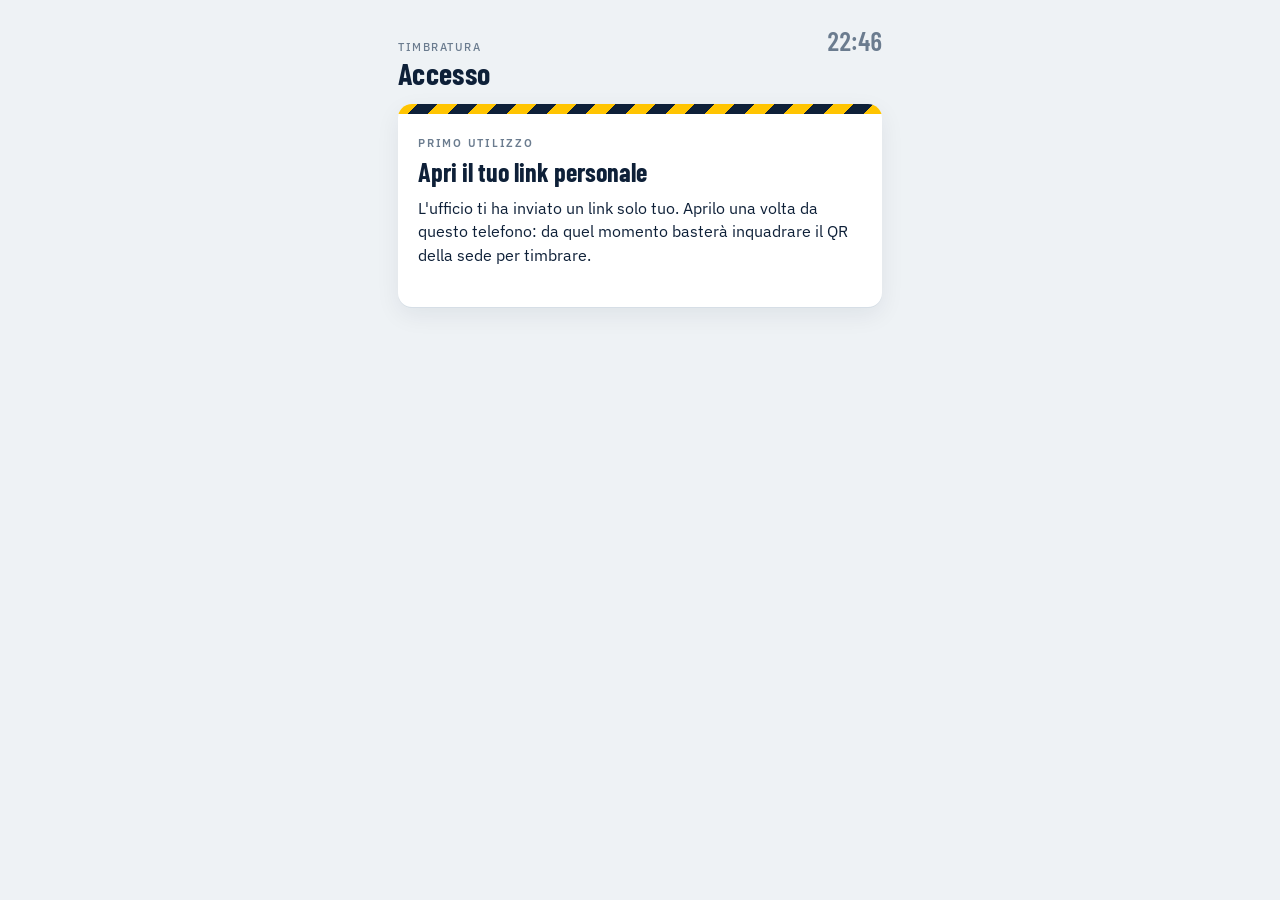
==== index.html @ 3903bb3a "Add files via upload" ====
<!DOCTYPE html>
<html lang="it">
<head>
<meta charset="utf-8">
<meta name="viewport" content="width=device-width, initial-scale=1, viewport-fit=cover">
<meta name="theme-color" content="#0E2038">
<meta name="apple-mobile-web-app-capable" content="yes">
<meta name="mobile-web-app-capable" content="yes">
<meta name="apple-mobile-web-app-status-bar-style" content="black-translucent">
<meta name="apple-mobile-web-app-title" content="Timbra">
<link rel="apple-touch-icon" href="icona-192.png">
<link rel="icon" href="icona-192.png">
<link rel="manifest" href="manifest.json" id="manifestLink">
<title>Timbratura</title>
<link rel="preconnect" href="https://fonts.googleapis.com">
<link rel="preconnect" href="https://fonts.gstatic.com" crossorigin>
<link href="https://fonts.googleapis.com/css2?family=Barlow+Condensed:wght@500;600;700&family=IBM+Plex+Sans:wght@400;500;600&display=swap" rel="stylesheet">
<style>
/* ============================================================
   CONFIGURAZIONE: l'unica riga da toccare è API_URL, nel blocco
   di codice in fondo alla pagina.
   ============================================================ */
:root{
  --ink:#0E2038; --ink-soft:#1B3355; --porcelain:#EEF2F5; --paper:#FFFFFF;
  --signal:#FFC400; --go:#0F7A57; --go-deep:#0A5E42; --stop:#B4232A; --steel:#6B7C8F;
  --line:#D6DEE6; --radius:14px;
  --tape:repeating-linear-gradient(135deg,var(--signal) 0 14px,var(--ink) 14px 28px);
}
*{box-sizing:border-box;-webkit-tap-highlight-color:transparent}
html,body{margin:0;padding:0}
body{
  background:var(--porcelain); color:var(--ink);
  font-family:"IBM Plex Sans",system-ui,-apple-system,sans-serif;
  font-size:16px; line-height:1.45;
  min-height:100dvh; display:flex; flex-direction:column;
  padding:env(safe-area-inset-top) 0 env(safe-area-inset-bottom);
}
.wrap{width:100%;max-width:520px;margin:0 auto;padding:0 18px;flex:1;display:flex;flex-direction:column}
main{flex:1;min-height:0;display:flex;flex-direction:column}

header{padding:22px 0 16px;display:flex;align-items:baseline;justify-content:space-between;gap:12px}
.chi{font-family:"Barlow Condensed",sans-serif;font-weight:700;font-size:30px;line-height:1;letter-spacing:.01em}
.chi small{display:block;font-family:"IBM Plex Sans",sans-serif;font-weight:500;font-size:11px;
  letter-spacing:.14em;text-transform:uppercase;color:var(--steel);margin-bottom:5px}
.orologio{font-family:"Barlow Condensed",sans-serif;font-weight:600;font-size:26px;color:var(--steel);font-variant-numeric:tabular-nums}

.card{background:var(--paper);border-radius:var(--radius);overflow:hidden;
  box-shadow:0 1px 0 var(--line),0 8px 24px rgba(14,32,56,.07)}
.tape{height:10px;background:var(--tape);border-radius:var(--radius) var(--radius) 0 0}
.card.on{background:var(--go);color:#fff}
.card.on .tape{background:repeating-linear-gradient(135deg,var(--signal) 0 14px,var(--go-deep) 14px 28px)}
.card-body{padding:22px 20px 24px}
.eyebrow{font-size:11px;font-weight:600;letter-spacing:.16em;text-transform:uppercase;color:var(--steel)}
.card.on .eyebrow{color:rgba(255,255,255,.72)}
.lavoro{font-family:"Barlow Condensed",sans-serif;font-weight:700;font-size:34px;line-height:1.05;margin:6px 0 0;overflow-wrap:anywhere}
.cronometro{font-family:"Barlow Condensed",sans-serif;font-weight:600;font-size:68px;line-height:.95;
  font-variant-numeric:tabular-nums;letter-spacing:.01em;margin:14px 0 2px}
.dalle{font-size:14px;color:rgba(255,255,255,.8)}

label.campo{display:block;font-size:11px;font-weight:600;letter-spacing:.16em;text-transform:uppercase;
  color:var(--steel);margin:0 0 7px}
select,input[type=text],input[type=tel]{
  width:100%;padding:14px 13px;font:inherit;font-size:17px;color:var(--ink);
  background:var(--paper);border:1.5px solid var(--line);border-radius:10px;appearance:none}
select{background-image:url("data:image/svg+xml,%3Csvg xmlns='http://www.w3.org/2000/svg' width='12' height='8'%3E%3Cpath d='M1 1l5 5 5-5' stroke='%236B7C8F' stroke-width='2' fill='none'/%3E%3C/svg%3E");
  background-repeat:no-repeat;background-position:right 14px center;padding-right:38px}
select:focus,input:focus,button:focus-visible{outline:3px solid var(--signal);outline-offset:2px}
.blocco{margin-top:18px}

.azioni{margin-top:auto;padding:22px 0 24px}
button{font:inherit;cursor:pointer;border:none;border-radius:12px}
.big{width:100%;padding:22px 18px;font-family:"Barlow Condensed",sans-serif;font-weight:700;
  font-size:29px;letter-spacing:.02em;text-transform:uppercase;color:#fff;background:var(--ink);
  display:flex;align-items:center;justify-content:center;gap:12px;min-height:76px}
.big.esci{background:var(--stop)}
.big[disabled]{background:var(--steel);cursor:default}
.big:active:not([disabled]){transform:translateY(1px)}
.ghost{width:100%;padding:14px;background:transparent;color:var(--ink-soft);border:1.5px solid var(--line);
  font-weight:500;font-size:15px;margin-top:10px;border-radius:12px}
.link{background:none;border:none;color:var(--ink-soft);text-decoration:underline;padding:6px 0;font-size:14px}

.gps{display:flex;align-items:center;gap:9px;margin-top:16px;font-size:13.5px;color:var(--steel)}
.pallino{width:9px;height:9px;border-radius:50%;background:var(--steel);flex:none}
.gps.ok .pallino{background:var(--go)}
.gps.ko .pallino{background:var(--stop)}
.gps.wait .pallino{background:var(--signal);animation:pulsa 1.1s ease-in-out infinite}
@keyframes pulsa{50%{opacity:.25}}

.esito{border-radius:var(--radius);padding:20px;background:var(--paper);border-left:6px solid var(--go);
  box-shadow:0 8px 24px rgba(14,32,56,.07)}
.esito.warn{border-left-color:var(--signal)}
.esito.err{border-left-color:var(--stop)}
.esito h2{font-family:"Barlow Condensed",sans-serif;font-size:30px;margin:4px 0 8px;line-height:1.05}
.esito p{margin:0 0 6px;font-size:15px}
.esito .grande{font-family:"Barlow Condensed",sans-serif;font-size:52px;line-height:1;font-variant-numeric:tabular-nums}

.storico{margin-top:22px}
.storico h3{font-size:11px;font-weight:600;letter-spacing:.16em;text-transform:uppercase;color:var(--steel);margin:0 0 8px}
.riga{display:flex;gap:10px;align-items:baseline;padding:9px 0;border-top:1px solid var(--line);font-size:14px}
.riga b{font-family:"Barlow Condensed",sans-serif;font-size:18px;font-weight:600;font-variant-numeric:tabular-nums;min-width:44px}
.riga .t{font-weight:600;font-size:11px;letter-spacing:.1em;text-transform:uppercase;min-width:58px}
.riga .t.e{color:var(--go)} .riga .t.u{color:var(--stop)}
.riga span:last-child{color:var(--steel);overflow:hidden;text-overflow:ellipsis;white-space:nowrap}

#scanner{position:fixed;inset:0;background:var(--ink);z-index:50;display:none;flex-direction:column}
#scanner.aperto{display:flex}
#lettore{flex:1;overflow:hidden}
#lettore video{width:100%!important;height:100%!important;object-fit:cover}
.scan-bar{padding:16px 18px calc(18px + env(safe-area-inset-bottom));background:var(--ink);color:#fff;text-align:center}
.scan-bar p{margin:0 0 12px;font-size:14px;color:#B9C6D4}

/* scelta del lavoro quando l'elenco è lungo */
.cerca{position:relative;margin-top:14px}
.cerca input{padding-left:40px}
.cerca::before{content:"";position:absolute;left:15px;top:50%;width:13px;height:13px;margin-top:-8px;
  border:2px solid var(--steel);border-radius:50%;pointer-events:none}
.cerca::after{content:"";position:absolute;left:25px;top:50%;width:7px;height:2px;margin-top:3px;
  background:var(--steel);transform:rotate(45deg);pointer-events:none}
.elenco{margin-top:12px;max-height:290px;overflow-y:auto;border:1.5px solid var(--line);border-radius:10px;background:var(--paper)}
.gruppo{font-size:10px;font-weight:600;letter-spacing:.14em;text-transform:uppercase;color:var(--steel);
  padding:11px 14px 5px;position:sticky;top:0;background:var(--paper)}
.voce{display:block;width:100%;text-align:left;padding:13px 14px;background:none;border:none;
  border-top:1px solid var(--line);font-size:16px;color:var(--ink);border-radius:0;line-height:1.3}
.gruppo + .voce{border-top:none}
.voce.sel{background:var(--ink);color:#fff;font-weight:500}
.vuoto{padding:16px 14px;color:var(--steel);font-size:14px}
.scelto{display:flex;align-items:center;justify-content:space-between;gap:12px;margin-top:14px;
  padding:14px;border:1.5px solid var(--ink);border-radius:10px;background:var(--paper)}
.scelto span{font-weight:500;overflow-wrap:anywhere}

.muto{color:var(--steel);font-size:14px}
.nota{background:#FFF8DC;border:1px solid #F0D98A;border-radius:10px;padding:13px 14px;font-size:14px;margin-top:14px}
.coda{background:var(--ink);color:#fff;border-radius:10px;padding:12px 14px;font-size:14px;margin-top:14px;
  display:flex;align-items:center;gap:11px}
.coda b{font-weight:600}
.coda .pallino{background:var(--signal);animation:pulsa 1.1s ease-in-out infinite}
.installa{background:var(--paper);border:1.5px solid var(--line);border-radius:12px;padding:14px;margin-top:16px;font-size:14px}
.installa b{display:block;font-weight:600;margin-bottom:4px}
.hide{display:none!important}
@media (prefers-reduced-motion:reduce){*{animation:none!important;transition:none!important}}
</style>
</head>
<body>
<div class="wrap">
  <header>
    <div class="chi"><small id="etichettaChi">Timbratura</small><span id="nome">…</span></div>
    <div class="orologio" id="orologio">--:--</div>
  </header>
  <main id="app"><p class="muto">Carico…</p></main>
</div>

<div id="scanner">
  <div id="lettore"></div>
  <div class="scan-bar">
    <p>Inquadra il QR affisso all'ingresso</p>
    <button class="ghost" style="color:#fff;border-color:#3B5474" onclick="chiudiScanner()">Annulla</button>
  </div>
</div>

<script>
/* ==========================================================
   1. INCOLLA QUI L'URL DELLA WEB APP APPS SCRIPT (finisce con /exec)
   ========================================================== */
const API_URL = 'https://script.google.com/macros/s/AKfycbyNRmuNHNW6AIG3ERD3jFLBwv1tzTjLYM2iLK_Eh-L0DrsugdS5QzWcFWOVhJg1mDjIDA/exec';
/* ========================================================== */

const app = document.getElementById('app');
const $ = function (id) { return document.getElementById(id); };
let stato = null, posizione = null, gpsStato = 'wait', offsetOrologio = 0;
let lavoroDaQr = null, scelta = { codice: '', nomeExtra: '' };
let promptInstall = null, sincronizzando = false;

/* ---------- memoria locale ---------- */
function leggi(k) { try { return localStorage.getItem(k); } catch (e) { return null; } }
function scrivi(k, v) { try { localStorage.setItem(k, v); } catch (e) {} }

/* ---------- coda offline ---------- */
function coda() {
  try { return JSON.parse(leggi('tb.coda') || '[]'); } catch (e) { return []; }
}
function salvaCoda(c) { scrivi('tb.coda', JSON.stringify(c.slice(-40))); }
function accoda(params) {
  const c = coda();
  c.push(params);
  salvaCoda(c);
}

/* ---------- chiamate al foglio ---------- */
function api(action, params, timeoutMs) {
  return new Promise(function (risolvi, rifiuta) {
    const cb = 'cb' + Math.random().toString(36).slice(2, 10);
    const q = new URLSearchParams(Object.assign({ action: action, callback: cb, _: Date.now() }, params || {}));
    const s = document.createElement('script');
    let chiuso = false;
    function pulisci() { chiuso = true; clearTimeout(t); delete window[cb]; if (s.parentNode) s.remove(); }
    const t = setTimeout(function () {
      if (!chiuso) { pulisci(); const e = new Error('Il server non risponde.'); e.rete = true; rifiuta(e); }
    }, timeoutMs || 25000);
    window[cb] = function (d) { if (!chiuso) { pulisci(); risolvi(d); } };
    s.onerror = function () {
      if (!chiuso) { pulisci(); const e = new Error('Connessione non riuscita.'); e.rete = true; rifiuta(e); }
    };
    s.src = API_URL + '?' + q.toString();
    document.body.appendChild(s);
  });
}

/* ---------- posizione ---------- */
function chiediPosizione() {
  return new Promise(function (risolvi) {
    if (!navigator.geolocation) { gpsStato = 'ko'; disegnaGps(); return risolvi(null); }
    navigator.geolocation.getCurrentPosition(
      function (p) {
        posizione = { lat: p.coords.latitude.toFixed(6), lng: p.coords.longitude.toFixed(6), acc: Math.round(p.coords.accuracy) };
        gpsStato = 'ok'; disegnaGps(); risolvi(posizione);
      },
      function () { gpsStato = 'ko'; disegnaGps(); risolvi(null); },
      { enableHighAccuracy: true, timeout: 15000, maximumAge: 0 }
    );
  });
}
function disegnaGps() {
  const el = $('gps'); if (!el) return;
  el.className = 'gps ' + gpsStato;
  const testo = {
    wait: 'Cerco la posizione…',
    ok: posizione ? 'Posizione rilevata (±' + posizione.acc + ' m)' : '',
    ko: 'Posizione non disponibile — attivala nelle impostazioni'
  };
  const t = $('gpsTesto'); if (t) t.textContent = testo[gpsStato] || '';
}

/* ---------- orologio ---------- */
function adesso() { return new Date(Date.now() + offsetOrologio); }
setInterval(function () {
  const d = adesso();
  $('orologio').textContent = ('0' + d.getHours()).slice(-2) + ':' + ('0' + d.getMinutes()).slice(-2);
  aggiornaCrono();
}, 1000);

function aggiornaCrono() {
  const el = $('crono');
  if (!el || !stato || !stato.aperta || !stato.aperta.inizioIso) return;
  let ms = adesso().getTime() - new Date(stato.aperta.inizioIso).getTime();
  if (ms < 0) ms = 0;
  const h = Math.floor(ms / 3600000), m = Math.floor(ms / 60000) % 60, s = Math.floor(ms / 1000) % 60;
  el.textContent = h + ':' + ('0' + m).slice(-2) + ':' + ('0' + s).slice(-2);
}

/* ---------- avvio ---------- */
(function avvia() {
  const u = new URL(location.href);
  const d = u.searchParams.get('d');
  const l = u.searchParams.get('l');
  if (d) scrivi('tb.token', d.trim());
  if (l) { lavoroDaQr = l.trim().toUpperCase(); scelta.codice = lavoroDaQr; }

  // Il link personale resta nell'indirizzo: serve a iPhone quando l'app
  // viene aggiunta alla schermata Home, perché lì la memoria è separata.
  if (d) manifestConToken(d.trim());

  if (API_URL.indexOf('INCOLLA') === 0) {
    app.innerHTML = '<div class="esito err"><h2>App non configurata</h2>' +
      '<p>Manca l\'indirizzo del foglio Google. Apri <code>index.html</code> e incolla l\'URL della web app Apps Script nella riga <code>API_URL</code>.</p></div>';
    return;
  }
  if ('serviceWorker' in navigator) {
    navigator.serviceWorker.register('sw.js').catch(function () {});
  }
  if (!leggi('tb.token')) { schermataSenzaLink(); return; }

  chiediPosizione();
  caricaStato();
  window.addEventListener('online', function () { sincronizzaCoda(); });
})();

/* Il manifest statico non può contenere il token personale, che cambia per
   ogni dipendente: lo riscrivo al volo così l'icona sulla Home apre già
   l'app riconosciuta. */
function manifestConToken(tok) {
  try {
    const m = {
      name: 'Timbratura', short_name: 'Timbra',
      start_url: './?d=' + encodeURIComponent(tok),
      scope: './', display: 'standalone',
      background_color: '#EEF2F5', theme_color: '#0E2038',
      icons: [
        { src: 'icona-192.png', sizes: '192x192', type: 'image/png', purpose: 'any' },
        { src: 'icona-512.png', sizes: '512x512', type: 'image/png', purpose: 'any' }
      ]
    };
    const blob = new Blob([JSON.stringify(m)], { type: 'application/manifest+json' });
    $('manifestLink').href = URL.createObjectURL(blob);
  } catch (e) {}
}

window.addEventListener('beforeinstallprompt', function (e) {
  e.preventDefault();
  promptInstall = e;
  const b = $('bottoneInstalla');
  if (b) b.classList.remove('hide');
});

function installaApp() {
  if (!promptInstall) return;
  promptInstall.prompt();
  promptInstall = null;
  const b = $('bottoneInstalla');
  if (b) b.classList.add('hide');
}

function inStandalone() {
  return window.matchMedia('(display-mode: standalone)').matches || window.navigator.standalone === true;
}
function isIOS() {
  return /iphone|ipad|ipod/i.test(navigator.userAgent);
}

function caricaStato() {
  api('stato', { t: leggi('tb.token') }).then(function (r) {
    if (!r.ok) {
      if (r.code === 'NOAUTH') {
        try { localStorage.removeItem('tb.token'); } catch (e) {}
        schermataSenzaLink(r.err);
        return;
      }
      return schermataErrore(r.err);
    }
    stato = r;
    if (r.nowIso) offsetOrologio = new Date(r.nowIso).getTime() - Date.now();
    $('nome').textContent = r.dip.nome;
    $('etichettaChi').textContent = r.aperta ? 'Al lavoro' : 'Dipendente';
    disegna();
    if (coda().length) sincronizzaCoda();
  }).catch(function (e) {
    if (e.rete && coda().length) return schermataOffline();
    schermataErrore(e.message);
  });
}

/* ---------- schermate ---------- */
function schermataSenzaLink(msg) {
  $('nome').textContent = 'Accesso';
  app.innerHTML =
    '<div class="card"><div class="tape"></div><div class="card-body">' +
    '<div class="eyebrow">Primo utilizzo</div>' +
    '<p class="lavoro" style="font-size:26px">Apri il tuo link personale</p>' +
    '<p style="margin-top:12px">L\'ufficio ti ha inviato un link solo tuo. Aprilo una volta da questo telefono: ' +
    'da quel momento basterà inquadrare il QR della sede per timbrare.</p>' +
    (msg ? '<div class="nota">' + esc(msg) + '</div>' : '') +
    '</div></div>';
}

function schermataErrore(msg) {
  app.innerHTML = '<div class="esito err"><h2>Qualcosa non va</h2><p>' + esc(msg || 'Errore sconosciuto.') + '</p></div>' +
    '<div class="azioni"><button class="big" onclick="location.reload()">Riprova</button></div>';
}

function schermataOffline() {
  const n = coda().length;
  app.innerHTML =
    '<div class="esito warn"><h2>Sei senza connessione</h2>' +
    '<p>Hai ' + n + ' ' + (n === 1 ? 'timbratura in attesa' : 'timbrature in attesa') + '. ' +
    'Partono da sole appena torna la linea: non devi rifare niente.</p></div>' +
    '<div class="azioni"><button class="big" onclick="location.reload()">Riprova adesso</button></div>';
}

function disegna() {
  const a = stato.aperta;
  let html = '';

  if (a) {
    html +=
      '<div class="card on"><div class="tape"></div><div class="card-body">' +
      '<div class="eyebrow">In corso</div>' +
      '<p class="lavoro">' + esc(a.lavoro) + '</p>' +
      '<div class="cronometro" id="crono">0:00:00</div>' +
      '<div class="dalle">Entrata registrata alle ' + esc(a.inizioOra) + ' del ' + esc(a.inizioData) + '</div>' +
      '</div></div>';
  } else {
    const bloccato = !!lavoroDaQr && trovaNome(lavoroDaQr);
    html += '<div class="card"><div class="tape"></div><div class="card-body">';
    if (bloccato) {
      html += '<div class="eyebrow">Sede riconosciuta dal QR</div>' +
              '<p class="lavoro">' + esc(trovaNome(lavoroDaQr)) + '</p>' +
              '<button class="link" onclick="sbloccaScelta()">Non è questo lavoro</button>';
    } else {
      html += '<div class="eyebrow">Dove stai lavorando</div>' + sceltaLavoro();
    }
    html += '</div></div>';
  }

  if (stato.cfg.pin) {
    html += '<div class="blocco"><label class="campo" for="pin">Il tuo PIN</label>' +
            '<input type="tel" id="pin" inputmode="numeric" maxlength="8" placeholder="••••" autocomplete="off"></div>';
  }

  html += '<div class="gps ' + gpsStato + '" id="gps"><span class="pallino"></span><span id="gpsTesto"></span></div>';

  const nc = coda().length;
  if (nc) {
    html += '<div class="coda"><span class="pallino"></span><span><b>' + nc + '</b> ' +
            (nc === 1 ? 'timbratura in attesa di connessione' : 'timbrature in attesa di connessione') + '</span></div>';
  }

  if (stato.storico && stato.storico.length) {
    html += '<div class="storico"><h3>Ultime timbrature</h3>' +
      stato.storico.map(function (r) {
        const segn = [];
        if (r.esito && r.esito !== 'OK' && r.esito !== 'EXTRA') segn.push(r.esito.toLowerCase());
        if (r.differita) segn.push('offline');
        return '<div class="riga"><b>' + esc(r.ora) + '</b>' +
          '<span class="t ' + (r.tipo === 'ENTRATA' ? 'e' : 'u') + '">' + (r.tipo === 'ENTRATA' ? 'Entra' : 'Esce') + '</span>' +
          '<span>' + esc(r.lavoro) + (segn.length ? ' · ' + esc(segn.join(', ')) : '') + '</span></div>';
      }).join('') + '</div>';
  }

  if (!inStandalone()) {
    if (isIOS()) {
      html += '<div class="installa"><b>Mettila sulla schermata Home</b>' +
              'Tocca il tasto Condividi in basso, poi "Aggiungi a Home". Diventa un\'icona come le altre app.</div>';
    } else {
      html += '<button class="ghost hide" id="bottoneInstalla" onclick="installaApp()">Aggiungi alla schermata Home</button>';
    }
  }

  html += '<div class="azioni">';
  if (a) {
    html += '<button class="big esci" id="btn" onclick="timbra(\'U\')">Registra uscita</button>';
  } else {
    html += '<button class="big" id="btn" onclick="timbra(\'E\')">Registra entrata</button>';
    html += '<button class="ghost" onclick="apriScanner()">Inquadra il QR della sede</button>';
  }
  html += '</div>';

  app.innerHTML = html;
  disegnaGps();
  aggiornaCrono();
  if (promptInstall) { const b = $('bottoneInstalla'); if (b) b.classList.remove('hide'); }
}

function trovaNome(cod) {
  const l = (stato.lavori || []).filter(function (x) { return x.codice === cod; })[0];
  return l ? l.nome : null;
}
function sbloccaScelta() { lavoroDaQr = null; scelta.codice = ''; filtro = ''; disegna(); }

/* La cooperativa ha oltre cento lavori in elenco: una tendina sarebbe
   inservibile. Qui si cerca scrivendo, e i cantieri su cui il dipendente ha
   timbrato di recente stanno in cima. */
let filtro = '';

function sceltaLavoro() {
  if (scelta.codice && scelta.codice !== '__EXTRA__') {
    const n = trovaNome(scelta.codice);
    if (n) {
      return '<div class="scelto"><span>' + esc(n) + '</span>' +
             '<button class="link" onclick="riapriScelta()">cambia</button></div>';
    }
  }

  const tutti = stato.lavori || [];
  const f = filtro.trim().toLowerCase();
  let html = '';

  if (tutti.length > 10 || f) {
    html += '<div class="cerca"><input type="text" id="cercaLav" placeholder="Cerca il lavoro…" ' +
            'value="' + esc(filtro) + '" oninput="filtraLavori(this.value)" autocomplete="off" ' +
            'autocapitalize="off" aria-label="Cerca il lavoro"></div>';
  }

  const corrisponde = function (l) { return !f || l.nome.toLowerCase().indexOf(f) >= 0; };
  const voce = function (l) {
    return '<button class="voce' + (scelta.codice === l.codice ? ' sel' : '') + '" ' +
           'onclick="scegliLavoro(\'' + esc(l.codice) + '\')">' + esc(l.nome) + '</button>';
  };

  const codRecenti = stato.recenti || [];
  const recenti = f ? [] : codRecenti
    .map(function (c) { return tutti.filter(function (l) { return l.codice === c; })[0]; })
    .filter(function (l) { return !!l; });
  const altri = tutti.filter(function (l) {
    return corrisponde(l) && (f || codRecenti.indexOf(l.codice) < 0);
  });

  html += '<div class="elenco">';
  if (recenti.length) {
    html += '<div class="gruppo">Dove hai timbrato di recente</div>' + recenti.map(voce).join('');
  }
  if (altri.length) {
    if (recenti.length) html += '<div class="gruppo">Tutti i lavori</div>';
    html += altri.map(voce).join('');
  }
  if (!recenti.length && !altri.length) {
    html += '<div class="vuoto">Nessun lavoro con questo nome.' +
            (stato.cfg.extra ? ' Usa "Altro lavoro" qui sotto.' : '') + '</div>';
  }
  html += '</div>';

  if (stato.cfg.extra) {
    html += '<button class="ghost" onclick="scegliLavoro(\'__EXTRA__\')">Altro lavoro — lo scrivo io</button>' +
            '<div class="blocco' + (scelta.codice === '__EXTRA__' ? '' : ' hide') + '" id="boxExtra">' +
            '<label class="campo" for="nomeExtra">Nome del lavoro extra</label>' +
            '<input type="text" id="nomeExtra" placeholder="es. Condominio Via Verdi 4" value="' + esc(scelta.nomeExtra) + '" ' +
            'oninput="scelta.nomeExtra=this.value" autocomplete="off"></div>';
  }
  return html;
}

function filtraLavori(v) {
  filtro = v;
  const box = document.querySelector('.elenco');
  if (!box) return disegna();
  // Ridisegno solo l'elenco: così il campo di ricerca non perde il cursore.
  const finto = document.createElement('div');
  finto.innerHTML = sceltaLavoro();
  const nuovo = finto.querySelector('.elenco');
  if (nuovo) box.innerHTML = nuovo.innerHTML;
}

function scegliLavoro(cod) {
  scelta.codice = cod;
  if (cod === '__EXTRA__') {
    const box = $('boxExtra');
    if (box) box.classList.remove('hide');
    document.querySelectorAll('.voce.sel').forEach(function (e) { e.classList.remove('sel'); });
    const n = $('nomeExtra'); if (n) n.focus();
    return;
  }
  filtro = '';
  disegna();
}

function riapriScelta() { scelta.codice = ''; filtro = ''; disegna(); }

/* ---------- timbratura ---------- */
function codiceUnico() {
  return Date.now().toString(36) + '-' + Math.random().toString(36).slice(2, 10);
}

function timbra(tipo, forza) {
  const btn = $('btn');
  const params = {
    t: leggi('tb.token'), tipo: tipo, uid: codiceUnico(),
    dev: (navigator.userAgent || '').slice(0, 90)
  };

  if (tipo === 'E') {
    if (scelta.codice === '__EXTRA__') {
      const n = ($('nomeExtra') && $('nomeExtra').value || '').trim();
      if (n.length < 3) return avvisa('Scrivi il nome del lavoro extra.');
      params.x = n;
    } else if (scelta.codice) {
      params.l = scelta.codice;
    } else {
      return avvisa('Scegli prima il lavoro, o inquadra il QR della sede.');
    }
  } else {
    if (stato.aperta && stato.aperta.codice && stato.aperta.codice !== 'EXTRA') params.l = stato.aperta.codice;
    else params.x = (stato.aperta && stato.aperta.lavoro) || '';
  }
  if (stato.cfg.pin) {
    const p = ($('pin') && $('pin').value || '').trim();
    if (!p) return avvisa('Inserisci il tuo PIN.');
    params.pin = p;
  }
  if (forza) params.force = '1';

  if (btn) { btn.disabled = true; btn.textContent = 'Registro…'; }

  chiediPosizione().then(function (pos) {
    if (pos) { params.lat = pos.lat; params.lng = pos.lng; params.acc = pos.acc; }
    return api('timbra', params);
  }).then(function (r) {
    if (r.ok) return mostraEsito(r);
    if (r.code === 'ALTRO_APERTO') return chiediChiusura(r);
    ripristina(btn, tipo);
    avvisa(r.err);
  }).catch(function (e) {
    if (e.rete && stato.cfg.offline) {
      params.ots = new Date(Date.now() + offsetOrologio).toISOString();
      accoda(params);
      return mostraInCoda(params, tipo);
    }
    ripristina(btn, tipo);
    avvisa(e.message);
  });
}

function ripristina(btn, tipo) {
  if (btn) { btn.disabled = false; btn.textContent = tipo === 'E' ? 'Registra entrata' : 'Registra uscita'; }
}

function chiediChiusura(r) {
  const nuovo = scelta.codice === '__EXTRA__'
    ? ($('nomeExtra') && $('nomeExtra').value || 'il nuovo lavoro')
    : (trovaNome(scelta.codice) || 'il nuovo lavoro');
  app.innerHTML =
    '<div class="esito warn"><h2>Un lavoro è ancora aperto</h2>' +
    '<p>' + esc(r.err) + '</p>' +
    '<p class="muto">Posso chiudere quello e aprire subito ' + esc(nuovo) + ', con l\'ora e la posizione di adesso.</p></div>' +
    '<div class="azioni">' +
    '<button class="big" id="btn" onclick="timbra(\'E\', true)">Chiudi e passa a ' + esc(nuovo) + '</button>' +
    '<button class="ghost" onclick="location.reload()">Annulla</button></div>';
}

function mostraInCoda(params, tipo) {
  const d = new Date(params.ots);
  app.innerHTML =
    '<div class="esito warn">' +
    '<div class="eyebrow">Registrata sul telefono</div>' +
    '<div class="grande">' + ('0' + d.getHours()).slice(-2) + ':' + ('0' + d.getMinutes()).slice(-2) + '</div>' +
    '<h2>' + esc(params.l ? (trovaNome(params.l) || params.l) : (params.x || '')) + '</h2>' +
    '<p>' + (tipo === 'E' ? 'Entrata' : 'Uscita') + ' presa con l\'ora di adesso. Manca la connessione, quindi parte da sola appena torna la linea.</p>' +
    '<div class="nota">Non rifare la timbratura: sarebbe doppia. L\'ufficio la vedrà segnata come registrata offline.</div>' +
    '</div>' +
    '<div class="azioni"><button class="big" onclick="location.reload()">Ho capito</button></div>';
  if (navigator.vibrate) { try { navigator.vibrate([60, 80, 60]); } catch (e) {} }
}

function sincronizzaCoda() {
  if (sincronizzando) return;
  const c = coda();
  if (!c.length) return;
  sincronizzando = true;

  const prossima = function () {
    const rimaste = coda();
    if (!rimaste.length) {
      sincronizzando = false;
      caricaStato();
      return;
    }
    const p = rimaste[0];
    api('timbra', p, 20000).then(function (r) {
      // Accettata o rifiutata, la tolgo: se è un doppione o è troppo vecchia
      // riprovarla all'infinito non la farebbe mai passare.
      const q = coda(); q.shift(); salvaCoda(q);
      prossima();
    }).catch(function (e) {
      // Manca ancora la rete: lascio tutto in coda e riprovo più tardi.
      sincronizzando = false;
    });
  };
  prossima();
}

function mostraEsito(r) {
  const buono = r.esito === 'OK' || r.esito === 'EXTRA';
  const classe = buono ? '' : (r.esito === 'FUORI ZONA' ? ' err' : ' warn');
  let msg = '';
  if (r.esito === 'FUORI ZONA') msg = 'Attenzione: risulti a ' + r.distanza + ' m dal luogo di lavoro. La timbratura è registrata ma verrà verificata.';
  else if (r.esito === 'GPS ASSENTE') msg = 'Registrata senza posizione: il telefono non l\'ha fornita.';
  else if (r.esito === 'GPS IMPRECISO') msg = 'Posizione poco precisa, registrata comunque.';

  app.innerHTML =
    '<div class="esito' + classe + '">' +
    '<div class="eyebrow">' + (r.tipo === 'ENTRATA' ? 'Entrata registrata' : 'Uscita registrata') + '</div>' +
    '<div class="grande">' + esc(r.ora) + '</div>' +
    '<h2>' + esc(r.lavoro) + '</h2>' +
    (r.durata ? '<p><b>Durata: ' + esc(r.durata) + '</b></p>' : '') +
    '<p class="muto">' + esc(r.data) + '</p>' +
    (msg ? '<div class="nota">' + esc(msg) + '</div>' : '') +
    '</div>' +
    '<div class="azioni"><button class="big" onclick="location.reload()">Torna alla schermata</button></div>';
  if (navigator.vibrate) { try { navigator.vibrate(buono ? 60 : [60, 80, 60]); } catch (e) {} }
}

function avvisa(msg) {
  const g = $('gps');
  if (!g) return alert(msg);
  let box = document.querySelector('.nota.volante');
  if (!box) { box = document.createElement('div'); box.className = 'nota volante'; g.parentNode.insertBefore(box, g.nextSibling); }
  box.textContent = msg;
  box.scrollIntoView({ block: 'center', behavior: 'smooth' });
}

function esc(s) {
  return String(s === undefined || s === null ? '' : s)
    .replace(/&/g, '&amp;').replace(/</g, '&lt;').replace(/>/g, '&gt;').replace(/"/g, '&quot;');
}

/* ---------- lettore QR interno ---------- */
let lettore = null;
function apriScanner() {
  $('scanner').classList.add('aperto');
  if (window.Html5Qrcode) return partiScanner();
  const s = document.createElement('script');
  s.src = 'https://unpkg.com/html5-qrcode@2.3.8/html5-qrcode.min.js';
  s.onload = partiScanner;
  s.onerror = function () { chiudiScanner(); avvisa('Lettore non disponibile. Usa la fotocamera del telefono per inquadrare il QR.'); };
  document.head.appendChild(s);
}
function partiScanner() {
  try {
    lettore = new Html5Qrcode('lettore');
    lettore.start({ facingMode: 'environment' }, { fps: 10, qrbox: 250 }, function (testo) {
      let cod = null;
      try { cod = new URL(testo).searchParams.get('l'); } catch (e) { cod = null; }
      if (!cod) return;
      chiudiScanner();
      lavoroDaQr = cod.toUpperCase();
      scelta.codice = lavoroDaQr;
      disegna();
    });
  } catch (e) {
    chiudiScanner();
    avvisa('Fotocamera non accessibile. Usa la fotocamera del telefono per inquadrare il QR.');
  }
}
function chiudiScanner() {
  $('scanner').classList.remove('aperto');
  if (lettore) {
    try { lettore.stop().then(function () { lettore.clear(); lettore = null; }); } catch (e) { lettore = null; }
  }
}
</script>
</body>
</html>
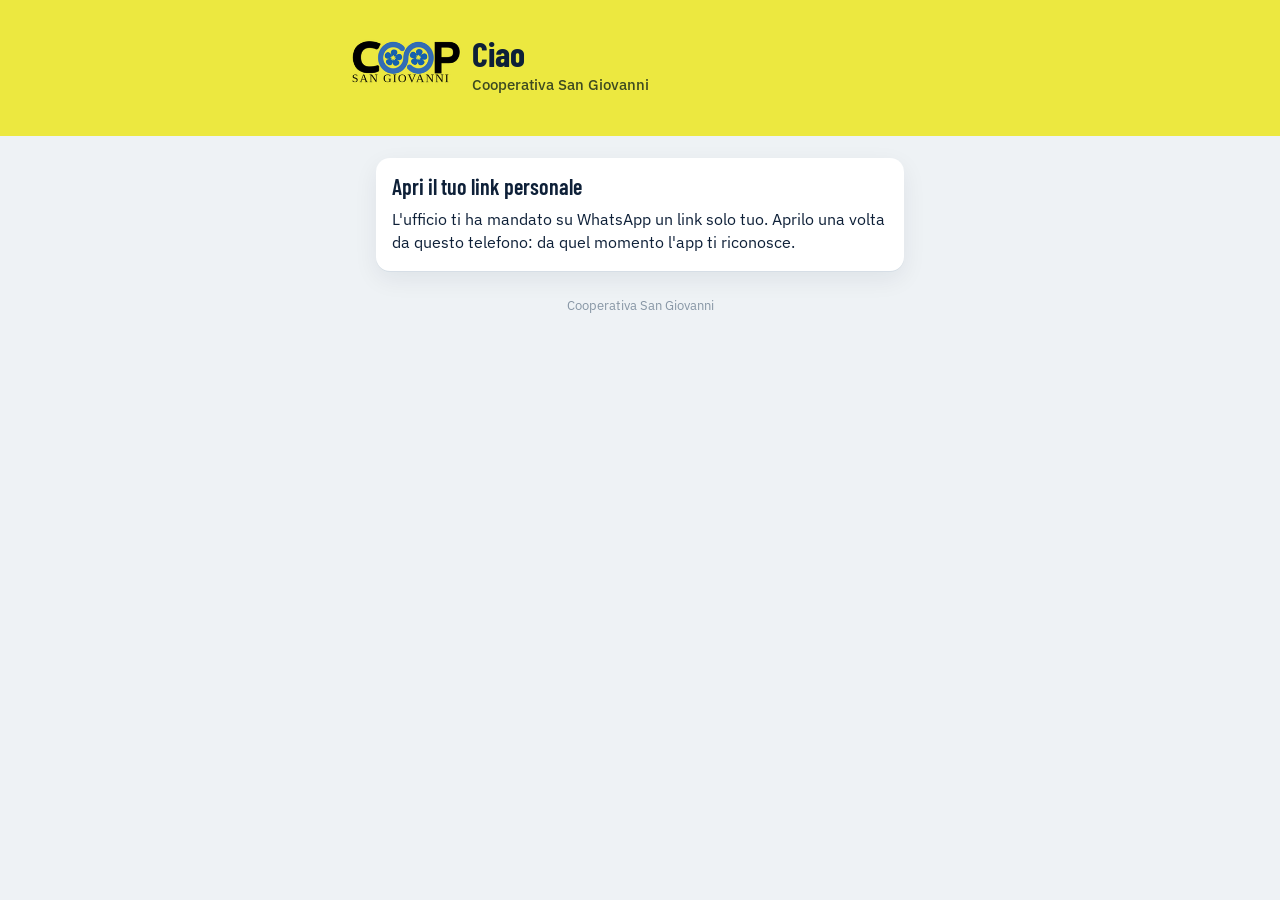
==== commit a70f1e9f: "Add files via upload" ====
--- a/index.html
+++ b/index.html
@@ -3,716 +3,187 @@
 <head>
 <meta charset="utf-8">
 <meta name="viewport" content="width=device-width, initial-scale=1, viewport-fit=cover">
-<meta name="theme-color" content="#0E2038">
+<meta name="theme-color" content="#ECE840">
+<meta name="mobile-web-app-capable" content="yes">
 <meta name="apple-mobile-web-app-capable" content="yes">
-<meta name="mobile-web-app-capable" content="yes">
-<meta name="apple-mobile-web-app-status-bar-style" content="black-translucent">
-<meta name="apple-mobile-web-app-title" content="Timbra">
-<link rel="apple-touch-icon" href="icona-192.png">
+<meta name="apple-mobile-web-app-status-bar-style" content="default">
+<meta name="apple-mobile-web-app-title" content="Coop SG">
+<link rel="apple-touch-icon" href="apple-touch-icon.png">
 <link rel="icon" href="icona-192.png">
-<link rel="manifest" href="manifest.json" id="manifestLink">
-<title>Timbratura</title>
+<link rel="manifest" href="manifest.json">
+<title>Coop San Giovanni</title>
+
+<!--
+  COOPERATIVA SAN GIOVANNI — la home dell'app (versione 16)
+
+  E' la pagina che si apre dal link personale e dall'icona sulla Home.
+  Mostra il logo e le parti dell'app che quella persona puo' usare:
+    Timbra        se il link contiene il codice timbrature (d=)
+    Ore del mese  se contiene il codice ore (o=); per chi lavora a chiamata
+                  diventa "Interventi"
+    Deposito      se contiene il codice deposito (m=)
+  I QR dei cantieri puntano qui (?l=CODICE): la pagina passa subito a Timbra.
+
+  Qui non c'e' niente da configurare: gli indirizzi stanno in config.js.
+-->
+
 <link rel="preconnect" href="https://fonts.googleapis.com">
 <link rel="preconnect" href="https://fonts.gstatic.com" crossorigin>
 <link href="https://fonts.googleapis.com/css2?family=Barlow+Condensed:wght@500;600;700&family=IBM+Plex+Sans:wght@400;500;600&display=swap" rel="stylesheet">
+<link rel="stylesheet" href="comune.css">
 <style>
-/* ============================================================
-   CONFIGURAZIONE: l'unica riga da toccare è API_URL, nel blocco
-   di codice in fondo alla pagina.
-   ============================================================ */
-:root{
-  --ink:#0E2038; --ink-soft:#1B3355; --porcelain:#EEF2F5; --paper:#FFFFFF;
-  --signal:#FFC400; --go:#0F7A57; --go-deep:#0A5E42; --stop:#B4232A; --steel:#6B7C8F;
-  --line:#D6DEE6; --radius:14px;
-  --tape:repeating-linear-gradient(135deg,var(--signal) 0 14px,var(--ink) 14px 28px);
-}
-*{box-sizing:border-box;-webkit-tap-highlight-color:transparent}
-html,body{margin:0;padding:0}
-body{
-  background:var(--porcelain); color:var(--ink);
-  font-family:"IBM Plex Sans",system-ui,-apple-system,sans-serif;
-  font-size:16px; line-height:1.45;
-  min-height:100dvh; display:flex; flex-direction:column;
-  padding:env(safe-area-inset-top) 0 env(safe-area-inset-bottom);
-}
-.wrap{width:100%;max-width:520px;margin:0 auto;padding:0 18px;flex:1;display:flex;flex-direction:column}
-main{flex:1;min-height:0;display:flex;flex-direction:column}
+  body { background: var(--carta); }
 
-header{padding:22px 0 16px;display:flex;align-items:baseline;justify-content:space-between;gap:12px}
-.chi{font-family:"Barlow Condensed",sans-serif;font-weight:700;font-size:30px;line-height:1;letter-spacing:.01em}
-.chi small{display:block;font-family:"IBM Plex Sans",sans-serif;font-weight:500;font-size:11px;
-  letter-spacing:.14em;text-transform:uppercase;color:var(--steel);margin-bottom:5px}
-.orologio{font-family:"Barlow Condensed",sans-serif;font-weight:600;font-size:26px;color:var(--steel);font-variant-numeric:tabular-nums}
+  /* la fascia gialla: il logo sta sul suo stesso giallo, senza cornice */
+  .fascia { background: var(--giallo); padding: calc(18px + env(safe-area-inset-top)) 16px 26px;
+            margin-top: calc(-1 * env(safe-area-inset-top)); }
+  .fascia .dentro { max-width: 560px; margin: 0 auto; display: flex; align-items: center; gap: 16px; }
+  .fascia img { width: 112px; height: 112px; flex: none; margin: -10px -6px -10px -10px; }
+  .saluto { font-family: "Barlow Condensed", sans-serif; font-weight: 700; font-size: 34px;
+            line-height: 1; color: var(--inchiostro); }
+  .saluto small { display: block; font-family: "IBM Plex Sans", sans-serif; font-weight: 500;
+                  font-size: 15px; color: #3D4A20; margin-top: 6px; }
 
-.card{background:var(--paper);border-radius:var(--radius);overflow:hidden;
-  box-shadow:0 1px 0 var(--line),0 8px 24px rgba(14,32,56,.07)}
-.tape{height:10px;background:var(--tape);border-radius:var(--radius) var(--radius) 0 0}
-.card.on{background:var(--go);color:#fff}
-.card.on .tape{background:repeating-linear-gradient(135deg,var(--signal) 0 14px,var(--go-deep) 14px 28px)}
-.card-body{padding:22px 20px 24px}
-.eyebrow{font-size:11px;font-weight:600;letter-spacing:.16em;text-transform:uppercase;color:var(--steel)}
-.card.on .eyebrow{color:rgba(255,255,255,.72)}
-.lavoro{font-family:"Barlow Condensed",sans-serif;font-weight:700;font-size:34px;line-height:1.05;margin:6px 0 0;overflow-wrap:anywhere}
-.cronometro{font-family:"Barlow Condensed",sans-serif;font-weight:600;font-size:68px;line-height:.95;
-  font-variant-numeric:tabular-nums;letter-spacing:.01em;margin:14px 0 2px}
-.dalle{font-size:14px;color:rgba(255,255,255,.8)}
+  .pagina { padding-top: 22px; padding-bottom: 40px; }
 
-label.campo{display:block;font-size:11px;font-weight:600;letter-spacing:.16em;text-transform:uppercase;
-  color:var(--steel);margin:0 0 7px}
-select,input[type=text],input[type=tel]{
-  width:100%;padding:14px 13px;font:inherit;font-size:17px;color:var(--ink);
-  background:var(--paper);border:1.5px solid var(--line);border-radius:10px;appearance:none}
-select{background-image:url("data:image/svg+xml,%3Csvg xmlns='http://www.w3.org/2000/svg' width='12' height='8'%3E%3Cpath d='M1 1l5 5 5-5' stroke='%236B7C8F' stroke-width='2' fill='none'/%3E%3C/svg%3E");
-  background-repeat:no-repeat;background-position:right 14px center;padding-right:38px}
-select:focus,input:focus,button:focus-visible{outline:3px solid var(--signal);outline-offset:2px}
-.blocco{margin-top:18px}
+  /* le parti dell'app: pulsanti grandi, da toccare con un dito */
+  .voce { display: flex; align-items: center; gap: 16px; width: 100%; text-align: left;
+          background: var(--bianco); border: 0; border-radius: var(--raggio); box-shadow: var(--ombra);
+          padding: 18px 16px; margin-bottom: 14px; color: var(--inchiostro); text-decoration: none; }
+  .voce:active { transform: translateY(1px); }
+  .simbolo { width: 54px; height: 54px; border-radius: 50%; background: var(--inchiostro); flex: none;
+             display: flex; align-items: center; justify-content: center; }
+  .simbolo svg { width: 28px; height: 28px; }
+  .voce b { display: block; font-family: "Barlow Condensed", sans-serif; font-weight: 700;
+            font-size: 28px; line-height: 1.05; }
+  .voce .sotto { display: block; color: var(--grigio); font-size: 15px; margin-top: 3px; }
+  .voce .freccia { margin-left: auto; width: 11px; height: 11px; border-right: 2.5px solid #9AA8B5;
+                   border-bottom: 2.5px solid #9AA8B5; transform: rotate(-45deg); flex: none; }
 
-.azioni{margin-top:auto;padding:22px 0 24px}
-button{font:inherit;cursor:pointer;border:none;border-radius:12px}
-.big{width:100%;padding:22px 18px;font-family:"Barlow Condensed",sans-serif;font-weight:700;
-  font-size:29px;letter-spacing:.02em;text-transform:uppercase;color:#fff;background:var(--ink);
-  display:flex;align-items:center;justify-content:center;gap:12px;min-height:76px}
-.big.esci{background:var(--stop)}
-.big[disabled]{background:var(--steel);cursor:default}
-.big:active:not([disabled]){transform:translateY(1px)}
-.ghost{width:100%;padding:14px;background:transparent;color:var(--ink-soft);border:1.5px solid var(--line);
-  font-weight:500;font-size:15px;margin-top:10px;border-radius:12px}
-.link{background:none;border:none;color:var(--ink-soft);text-decoration:underline;padding:6px 0;font-size:14px}
-
-.gps{display:flex;align-items:center;gap:9px;margin-top:16px;font-size:13.5px;color:var(--steel)}
-.pallino{width:9px;height:9px;border-radius:50%;background:var(--steel);flex:none}
-.gps.ok .pallino{background:var(--go)}
-.gps.ko .pallino{background:var(--stop)}
-.gps.wait .pallino{background:var(--signal);animation:pulsa 1.1s ease-in-out infinite}
-@keyframes pulsa{50%{opacity:.25}}
-
-.esito{border-radius:var(--radius);padding:20px;background:var(--paper);border-left:6px solid var(--go);
-  box-shadow:0 8px 24px rgba(14,32,56,.07)}
-.esito.warn{border-left-color:var(--signal)}
-.esito.err{border-left-color:var(--stop)}
-.esito h2{font-family:"Barlow Condensed",sans-serif;font-size:30px;margin:4px 0 8px;line-height:1.05}
-.esito p{margin:0 0 6px;font-size:15px}
-.esito .grande{font-family:"Barlow Condensed",sans-serif;font-size:52px;line-height:1;font-variant-numeric:tabular-nums}
-
-.storico{margin-top:22px}
-.storico h3{font-size:11px;font-weight:600;letter-spacing:.16em;text-transform:uppercase;color:var(--steel);margin:0 0 8px}
-.riga{display:flex;gap:10px;align-items:baseline;padding:9px 0;border-top:1px solid var(--line);font-size:14px}
-.riga b{font-family:"Barlow Condensed",sans-serif;font-size:18px;font-weight:600;font-variant-numeric:tabular-nums;min-width:44px}
-.riga .t{font-weight:600;font-size:11px;letter-spacing:.1em;text-transform:uppercase;min-width:58px}
-.riga .t.e{color:var(--go)} .riga .t.u{color:var(--stop)}
-.riga span:last-child{color:var(--steel);overflow:hidden;text-overflow:ellipsis;white-space:nowrap}
-
-#scanner{position:fixed;inset:0;background:var(--ink);z-index:50;display:none;flex-direction:column}
-#scanner.aperto{display:flex}
-#lettore{flex:1;overflow:hidden}
-#lettore video{width:100%!important;height:100%!important;object-fit:cover}
-.scan-bar{padding:16px 18px calc(18px + env(safe-area-inset-bottom));background:var(--ink);color:#fff;text-align:center}
-.scan-bar p{margin:0 0 12px;font-size:14px;color:#B9C6D4}
-
-/* scelta del lavoro quando l'elenco è lungo */
-.cerca{position:relative;margin-top:14px}
-.cerca input{padding-left:40px}
-.cerca::before{content:"";position:absolute;left:15px;top:50%;width:13px;height:13px;margin-top:-8px;
-  border:2px solid var(--steel);border-radius:50%;pointer-events:none}
-.cerca::after{content:"";position:absolute;left:25px;top:50%;width:7px;height:2px;margin-top:3px;
-  background:var(--steel);transform:rotate(45deg);pointer-events:none}
-.elenco{margin-top:12px;max-height:290px;overflow-y:auto;border:1.5px solid var(--line);border-radius:10px;background:var(--paper)}
-.gruppo{font-size:10px;font-weight:600;letter-spacing:.14em;text-transform:uppercase;color:var(--steel);
-  padding:11px 14px 5px;position:sticky;top:0;background:var(--paper)}
-.voce{display:block;width:100%;text-align:left;padding:13px 14px;background:none;border:none;
-  border-top:1px solid var(--line);font-size:16px;color:var(--ink);border-radius:0;line-height:1.3}
-.gruppo + .voce{border-top:none}
-.voce.sel{background:var(--ink);color:#fff;font-weight:500}
-.vuoto{padding:16px 14px;color:var(--steel);font-size:14px}
-.scelto{display:flex;align-items:center;justify-content:space-between;gap:12px;margin-top:14px;
-  padding:14px;border:1.5px solid var(--ink);border-radius:10px;background:var(--paper)}
-.scelto span{font-weight:500;overflow-wrap:anywhere}
-
-.muto{color:var(--steel);font-size:14px}
-.nota{background:#FFF8DC;border:1px solid #F0D98A;border-radius:10px;padding:13px 14px;font-size:14px;margin-top:14px}
-.coda{background:var(--ink);color:#fff;border-radius:10px;padding:12px 14px;font-size:14px;margin-top:14px;
-  display:flex;align-items:center;gap:11px}
-.coda b{font-weight:600}
-.coda .pallino{background:var(--signal);animation:pulsa 1.1s ease-in-out infinite}
-.installa{background:var(--paper);border:1.5px solid var(--line);border-radius:12px;padding:14px;margin-top:16px;font-size:14px}
-.installa b{display:block;font-weight:600;margin-bottom:4px}
-.hide{display:none!important}
-@media (prefers-reduced-motion:reduce){*{animation:none!important;transition:none!important}}
+  .installa { background: var(--bianco); border: 1.5px dashed var(--linea); border-radius: var(--raggio);
+              padding: 14px 16px; font-size: 15px; margin-top: 6px; }
+  .installa b { display: block; margin-bottom: 3px; }
+  .installa button { margin-top: 10px; }
+  .piede { color: #8796A5; font-size: 13px; text-align: center; margin-top: 26px; }
 </style>
 </head>
 <body>
-<div class="wrap">
-  <header>
-    <div class="chi"><small id="etichettaChi">Timbratura</small><span id="nome">…</span></div>
-    <div class="orologio" id="orologio">--:--</div>
-  </header>
-  <main id="app"><p class="muto">Carico…</p></main>
-</div>
 
-<div id="scanner">
-  <div id="lettore"></div>
-  <div class="scan-bar">
-    <p>Inquadra il QR affisso all'ingresso</p>
-    <button class="ghost" style="color:#fff;border-color:#3B5474" onclick="chiudiScanner()">Annulla</button>
+<header class="fascia">
+  <div class="dentro">
+    <img src="logo.png" alt="Cooperativa San Giovanni">
+    <div class="saluto" id="saluto">Ciao<small>Cooperativa San Giovanni</small></div>
   </div>
-</div>
+</header>
 
+<main class="pagina">
+  <div id="messaggio"></div>
+  <div id="voci"><p class="attesa">Un attimo…</p></div>
+  <div id="installa"></div>
+  <p class="piede">Cooperativa San Giovanni</p>
+</main>
+
+<script src="config.js"></script>
+<script src="comune.js"></script>
 <script>
-/* ==========================================================
-   1. INCOLLA QUI L'URL DELLA WEB APP APPS SCRIPT (finisce con /exec)
-   ========================================================== */
-const API_URL = 'https://script.google.com/macros/s/AKfycbyNRmuNHNW6AIG3ERD3jFLBwv1tzTjLYM2iLK_Eh-L0DrsugdS5QzWcFWOVhJg1mDjIDA/exec';
-/* ========================================================== */
+/* disegni delle tre parti: semplici, in giallo coop sul cerchio scuro */
+var SIMBOLI = {
+  timbra: '<svg viewBox="0 0 28 28" fill="none" stroke="#ECE840" stroke-width="2.6" stroke-linecap="round">' +
+          '<circle cx="14" cy="14" r="11"/><path d="M14 8v6.5l4 2.5"/></svg>',
+  ore: '<svg viewBox="0 0 28 28" fill="none" stroke="#ECE840" stroke-width="2.6" stroke-linecap="round" stroke-linejoin="round">' +
+       '<rect x="4" y="6" width="20" height="18" rx="3"/><path d="M4 11.5h20M9.5 3.5v5M18.5 3.5v5M9 17l3 3 6-6"/></svg>',
+  interventi: '<svg viewBox="0 0 28 28" fill="none" stroke="#ECE840" stroke-width="2.6" stroke-linecap="round" stroke-linejoin="round">' +
+              '<rect x="5" y="4" width="18" height="21" rx="3"/><path d="M10 10h8M10 15h8M10 20h5"/></svg>',
+  deposito: '<svg viewBox="0 0 28 28" fill="none" stroke="#ECE840" stroke-width="2.6" stroke-linecap="round" stroke-linejoin="round">' +
+            '<path d="M4 9.5L14 4l10 5.5v11L14 26 4 20.5z"/><path d="M4 9.5L14 15l10-5.5M14 15v11"/></svg>'
+};
 
-const app = document.getElementById('app');
-const $ = function (id) { return document.getElementById(id); };
-let stato = null, posizione = null, gpsStato = 'wait', offsetOrologio = 0;
-let lavoroDaQr = null, scelta = { codice: '', nomeExtra: '' };
-let promptInstall = null, sincronizzando = false;
+var promptInstalla = null;
 
-/* ---------- memoria locale ---------- */
-function leggi(k) { try { return localStorage.getItem(k); } catch (e) { return null; } }
-function scrivi(k, v) { try { localStorage.setItem(k, v); } catch (e) {} }
+(function avvio() {
+  /* i QR dei cantieri: si va diritti alla timbratura */
+  var l = new URLSearchParams(location.search).get('l');
+  if (l) { location.replace(RADICE + 'timbra/?l=' + encodeURIComponent(l.trim())); return; }
 
-/* ---------- coda offline ---------- */
-function coda() {
-  try { return JSON.parse(leggi('tb.coda') || '[]'); } catch (e) { return []; }
-}
-function salvaCoda(c) { scrivi('tb.coda', JSON.stringify(c.slice(-40))); }
-function accoda(params) {
-  const c = coda();
-  c.push(params);
-  salvaCoda(c);
+  codiciDaIndirizzo();
+  var c = codici();
+  registraSW();
+
+  if (!c.o && !c.d && !c.m) {
+    document.getElementById('voci').innerHTML =
+      '<div class="card"><h2>Apri il tuo link personale</h2>' +
+      '<p style="margin:0">L\'ufficio ti ha mandato su WhatsApp un link solo tuo. Aprilo una volta da ' +
+      'questo telefono: da quel momento l\'app ti riconosce.</p></div>';
+    return;
+  }
+
+  /* i codici restano nell'indirizzo: su iPhone "Aggiungi a Home" salva questo */
+  if (location.search.indexOf('o=') < 0 && location.search.indexOf('d=') < 0 && location.search.indexOf('m=') < 0) {
+    history.replaceState(null, '', linkPersonale());
+  }
+  manifestPersonale();
+
+  /* disegno subito con quello che il telefono ricorda, poi chiedo al foglio */
+  var ricordo = null;
+  try { ricordo = JSON.parse(localStorage.getItem('go.chi') || 'null'); } catch (e) {}
+  disegna(ricordo, c);
+
+  api('chi', c).then(function (chi) {
+    try { localStorage.setItem('go.chi', JSON.stringify(chi)); } catch (e) {}
+    disegna(chi, c);
+    if (!chi.nome) avvisa('Il link non è più valido. Chiedi all\'ufficio quello nuovo.');
+  }).catch(function (e) {
+    if (!ricordo) disegna(null, c);
+    if (!e.rete) avvisa(e.message);
+  });
+})();
+
+/* chi = risposta del foglio (o quella ricordata); c = codici sul telefono */
+function disegna(chi, c) {
+  var nome = chi && chi.nome ? chi.nome.split(' ')[0] : '';
+  document.getElementById('saluto').innerHTML =
+    (nome ? 'Ciao ' + esc(nome) : 'Ciao') + '<small>Cosa devi fare?</small>';
+
+  var voci = [];
+  /* la timbratura controlla da sola il suo codice: basta averlo */
+  if (c.d) voci.push(['timbra', 'timbra/', 'Timbra', 'Entrata e uscita dal cantiere']);
+  if (c.o && (!chi || chi.ore || !chi.nome)) {
+    if (chi && chi.ore === 'interventi') voci.push(['interventi', 'ore/interventi.html', 'Interventi', 'Segna un lavoro fatto']);
+    else voci.push(['ore', 'ore/', 'Ore del mese', 'Controlla e invia le ore']);
+  }
+  if (c.m && (!chi || chi.deposito || !chi.nome)) voci.push(['deposito', 'deposito/', 'Deposito', 'Segna il materiale che prendi']);
+
+  document.getElementById('voci').innerHTML = voci.map(function (v) {
+    return '<a class="voce" href="' + RADICE + v[1] + '"><span class="simbolo" aria-hidden="true">' + SIMBOLI[v[0]] +
+           '</span><div><b>' + v[2] + '</b><span class="sotto">' + v[3] + '</span></div><i class="freccia" aria-hidden="true"></i></a>';
+  }).join('') || '<p class="attesa">Nessuna parte dell\'app è attiva per te. Chiedi all\'ufficio.</p>';
+
+  disegnaInstalla();
 }
 
-/* ---------- chiamate al foglio ---------- */
-function api(action, params, timeoutMs) {
-  return new Promise(function (risolvi, rifiuta) {
-    const cb = 'cb' + Math.random().toString(36).slice(2, 10);
-    const q = new URLSearchParams(Object.assign({ action: action, callback: cb, _: Date.now() }, params || {}));
-    const s = document.createElement('script');
-    let chiuso = false;
-    function pulisci() { chiuso = true; clearTimeout(t); delete window[cb]; if (s.parentNode) s.remove(); }
-    const t = setTimeout(function () {
-      if (!chiuso) { pulisci(); const e = new Error('Il server non risponde.'); e.rete = true; rifiuta(e); }
-    }, timeoutMs || 25000);
-    window[cb] = function (d) { if (!chiuso) { pulisci(); risolvi(d); } };
-    s.onerror = function () {
-      if (!chiuso) { pulisci(); const e = new Error('Connessione non riuscita.'); e.rete = true; rifiuta(e); }
-    };
-    s.src = API_URL + '?' + q.toString();
-    document.body.appendChild(s);
-  });
-}
-
-/* ---------- posizione ---------- */
-function chiediPosizione() {
-  return new Promise(function (risolvi) {
-    if (!navigator.geolocation) { gpsStato = 'ko'; disegnaGps(); return risolvi(null); }
-    navigator.geolocation.getCurrentPosition(
-      function (p) {
-        posizione = { lat: p.coords.latitude.toFixed(6), lng: p.coords.longitude.toFixed(6), acc: Math.round(p.coords.accuracy) };
-        gpsStato = 'ok'; disegnaGps(); risolvi(posizione);
-      },
-      function () { gpsStato = 'ko'; disegnaGps(); risolvi(null); },
-      { enableHighAccuracy: true, timeout: 15000, maximumAge: 0 }
-    );
-  });
-}
-function disegnaGps() {
-  const el = $('gps'); if (!el) return;
-  el.className = 'gps ' + gpsStato;
-  const testo = {
-    wait: 'Cerco la posizione…',
-    ok: posizione ? 'Posizione rilevata (±' + posizione.acc + ' m)' : '',
-    ko: 'Posizione non disponibile — attivala nelle impostazioni'
-  };
-  const t = $('gpsTesto'); if (t) t.textContent = testo[gpsStato] || '';
-}
-
-/* ---------- orologio ---------- */
-function adesso() { return new Date(Date.now() + offsetOrologio); }
-setInterval(function () {
-  const d = adesso();
-  $('orologio').textContent = ('0' + d.getHours()).slice(-2) + ':' + ('0' + d.getMinutes()).slice(-2);
-  aggiornaCrono();
-}, 1000);
-
-function aggiornaCrono() {
-  const el = $('crono');
-  if (!el || !stato || !stato.aperta || !stato.aperta.inizioIso) return;
-  let ms = adesso().getTime() - new Date(stato.aperta.inizioIso).getTime();
-  if (ms < 0) ms = 0;
-  const h = Math.floor(ms / 3600000), m = Math.floor(ms / 60000) % 60, s = Math.floor(ms / 1000) % 60;
-  el.textContent = h + ':' + ('0' + m).slice(-2) + ':' + ('0' + s).slice(-2);
-}
-
-/* ---------- avvio ---------- */
-(function avvia() {
-  const u = new URL(location.href);
-  const d = u.searchParams.get('d');
-  const l = u.searchParams.get('l');
-  if (d) scrivi('tb.token', d.trim());
-  if (l) { lavoroDaQr = l.trim().toUpperCase(); scelta.codice = lavoroDaQr; }
-
-  // Il link personale resta nell'indirizzo: serve a iPhone quando l'app
-  // viene aggiunta alla schermata Home, perché lì la memoria è separata.
-  if (d) manifestConToken(d.trim());
-
-  if (API_URL.indexOf('INCOLLA') === 0) {
-    app.innerHTML = '<div class="esito err"><h2>App non configurata</h2>' +
-      '<p>Manca l\'indirizzo del foglio Google. Apri <code>index.html</code> e incolla l\'URL della web app Apps Script nella riga <code>API_URL</code>.</p></div>';
-    return;
+function disegnaInstalla() {
+  var box = document.getElementById('installa');
+  if (inStandalone()) { box.innerHTML = ''; return; }
+  if (eIphone()) {
+    box.innerHTML = '<div class="installa"><b>Mettila sulla schermata Home</b>' +
+      'Tocca il tasto Condividi in basso, poi "Aggiungi a Home". Diventa un\'icona come le altre app.</div>';
+  } else if (promptInstalla) {
+    box.innerHTML = '<div class="installa"><b>Mettila sulla schermata Home</b>' +
+      'Diventa un\'icona come le altre app.<br><button class="secondo" onclick="installa()">Aggiungi alla schermata Home</button></div>';
   }
-  if ('serviceWorker' in navigator) {
-    navigator.serviceWorker.register('sw.js').catch(function () {});
-  }
-  if (!leggi('tb.token')) { schermataSenzaLink(); return; }
-
-  chiediPosizione();
-  caricaStato();
-  window.addEventListener('online', function () { sincronizzaCoda(); });
-})();
-
-/* Il manifest statico non può contenere il token personale, che cambia per
-   ogni dipendente: lo riscrivo al volo così l'icona sulla Home apre già
-   l'app riconosciuta. */
-function manifestConToken(tok) {
-  try {
-    const m = {
-      name: 'Timbratura', short_name: 'Timbra',
-      start_url: './?d=' + encodeURIComponent(tok),
-      scope: './', display: 'standalone',
-      background_color: '#EEF2F5', theme_color: '#0E2038',
-      icons: [
-        { src: 'icona-192.png', sizes: '192x192', type: 'image/png', purpose: 'any' },
-        { src: 'icona-512.png', sizes: '512x512', type: 'image/png', purpose: 'any' }
-      ]
-    };
-    const blob = new Blob([JSON.stringify(m)], { type: 'application/manifest+json' });
-    $('manifestLink').href = URL.createObjectURL(blob);
-  } catch (e) {}
 }
 
 window.addEventListener('beforeinstallprompt', function (e) {
   e.preventDefault();
-  promptInstall = e;
-  const b = $('bottoneInstalla');
-  if (b) b.classList.remove('hide');
+  promptInstalla = e;
+  disegnaInstalla();
 });
 
-function installaApp() {
-  if (!promptInstall) return;
-  promptInstall.prompt();
-  promptInstall = null;
-  const b = $('bottoneInstalla');
-  if (b) b.classList.add('hide');
-}
-
-function inStandalone() {
-  return window.matchMedia('(display-mode: standalone)').matches || window.navigator.standalone === true;
-}
-function isIOS() {
-  return /iphone|ipad|ipod/i.test(navigator.userAgent);
-}
-
-function caricaStato() {
-  api('stato', { t: leggi('tb.token') }).then(function (r) {
-    if (!r.ok) {
-      if (r.code === 'NOAUTH') {
-        try { localStorage.removeItem('tb.token'); } catch (e) {}
-        schermataSenzaLink(r.err);
-        return;
-      }
-      return schermataErrore(r.err);
-    }
-    stato = r;
-    if (r.nowIso) offsetOrologio = new Date(r.nowIso).getTime() - Date.now();
-    $('nome').textContent = r.dip.nome;
-    $('etichettaChi').textContent = r.aperta ? 'Al lavoro' : 'Dipendente';
-    disegna();
-    if (coda().length) sincronizzaCoda();
-  }).catch(function (e) {
-    if (e.rete && coda().length) return schermataOffline();
-    schermataErrore(e.message);
-  });
-}
-
-/* ---------- schermate ---------- */
-function schermataSenzaLink(msg) {
-  $('nome').textContent = 'Accesso';
-  app.innerHTML =
-    '<div class="card"><div class="tape"></div><div class="card-body">' +
-    '<div class="eyebrow">Primo utilizzo</div>' +
-    '<p class="lavoro" style="font-size:26px">Apri il tuo link personale</p>' +
-    '<p style="margin-top:12px">L\'ufficio ti ha inviato un link solo tuo. Aprilo una volta da questo telefono: ' +
-    'da quel momento basterà inquadrare il QR della sede per timbrare.</p>' +
-    (msg ? '<div class="nota">' + esc(msg) + '</div>' : '') +
-    '</div></div>';
-}
-
-function schermataErrore(msg) {
-  app.innerHTML = '<div class="esito err"><h2>Qualcosa non va</h2><p>' + esc(msg || 'Errore sconosciuto.') + '</p></div>' +
-    '<div class="azioni"><button class="big" onclick="location.reload()">Riprova</button></div>';
-}
-
-function schermataOffline() {
-  const n = coda().length;
-  app.innerHTML =
-    '<div class="esito warn"><h2>Sei senza connessione</h2>' +
-    '<p>Hai ' + n + ' ' + (n === 1 ? 'timbratura in attesa' : 'timbrature in attesa') + '. ' +
-    'Partono da sole appena torna la linea: non devi rifare niente.</p></div>' +
-    '<div class="azioni"><button class="big" onclick="location.reload()">Riprova adesso</button></div>';
-}
-
-function disegna() {
-  const a = stato.aperta;
-  let html = '';
-
-  if (a) {
-    html +=
-      '<div class="card on"><div class="tape"></div><div class="card-body">' +
-      '<div class="eyebrow">In corso</div>' +
-      '<p class="lavoro">' + esc(a.lavoro) + '</p>' +
-      '<div class="cronometro" id="crono">0:00:00</div>' +
-      '<div class="dalle">Entrata registrata alle ' + esc(a.inizioOra) + ' del ' + esc(a.inizioData) + '</div>' +
-      '</div></div>';
-  } else {
-    const bloccato = !!lavoroDaQr && trovaNome(lavoroDaQr);
-    html += '<div class="card"><div class="tape"></div><div class="card-body">';
-    if (bloccato) {
-      html += '<div class="eyebrow">Sede riconosciuta dal QR</div>' +
-              '<p class="lavoro">' + esc(trovaNome(lavoroDaQr)) + '</p>' +
-              '<button class="link" onclick="sbloccaScelta()">Non è questo lavoro</button>';
-    } else {
-      html += '<div class="eyebrow">Dove stai lavorando</div>' + sceltaLavoro();
-    }
-    html += '</div></div>';
-  }
-
-  if (stato.cfg.pin) {
-    html += '<div class="blocco"><label class="campo" for="pin">Il tuo PIN</label>' +
-            '<input type="tel" id="pin" inputmode="numeric" maxlength="8" placeholder="••••" autocomplete="off"></div>';
-  }
-
-  html += '<div class="gps ' + gpsStato + '" id="gps"><span class="pallino"></span><span id="gpsTesto"></span></div>';
-
-  const nc = coda().length;
-  if (nc) {
-    html += '<div class="coda"><span class="pallino"></span><span><b>' + nc + '</b> ' +
-            (nc === 1 ? 'timbratura in attesa di connessione' : 'timbrature in attesa di connessione') + '</span></div>';
-  }
-
-  if (stato.storico && stato.storico.length) {
-    html += '<div class="storico"><h3>Ultime timbrature</h3>' +
-      stato.storico.map(function (r) {
-        const segn = [];
-        if (r.esito && r.esito !== 'OK' && r.esito !== 'EXTRA') segn.push(r.esito.toLowerCase());
-        if (r.differita) segn.push('offline');
-        return '<div class="riga"><b>' + esc(r.ora) + '</b>' +
-          '<span class="t ' + (r.tipo === 'ENTRATA' ? 'e' : 'u') + '">' + (r.tipo === 'ENTRATA' ? 'Entra' : 'Esce') + '</span>' +
-          '<span>' + esc(r.lavoro) + (segn.length ? ' · ' + esc(segn.join(', ')) : '') + '</span></div>';
-      }).join('') + '</div>';
-  }
-
-  if (!inStandalone()) {
-    if (isIOS()) {
-      html += '<div class="installa"><b>Mettila sulla schermata Home</b>' +
-              'Tocca il tasto Condividi in basso, poi "Aggiungi a Home". Diventa un\'icona come le altre app.</div>';
-    } else {
-      html += '<button class="ghost hide" id="bottoneInstalla" onclick="installaApp()">Aggiungi alla schermata Home</button>';
-    }
-  }
-
-  html += '<div class="azioni">';
-  if (a) {
-    html += '<button class="big esci" id="btn" onclick="timbra(\'U\')">Registra uscita</button>';
-  } else {
-    html += '<button class="big" id="btn" onclick="timbra(\'E\')">Registra entrata</button>';
-    html += '<button class="ghost" onclick="apriScanner()">Inquadra il QR della sede</button>';
-  }
-  html += '</div>';
-
-  app.innerHTML = html;
-  disegnaGps();
-  aggiornaCrono();
-  if (promptInstall) { const b = $('bottoneInstalla'); if (b) b.classList.remove('hide'); }
-}
-
-function trovaNome(cod) {
-  const l = (stato.lavori || []).filter(function (x) { return x.codice === cod; })[0];
-  return l ? l.nome : null;
-}
-function sbloccaScelta() { lavoroDaQr = null; scelta.codice = ''; filtro = ''; disegna(); }
-
-/* La cooperativa ha oltre cento lavori in elenco: una tendina sarebbe
-   inservibile. Qui si cerca scrivendo, e i cantieri su cui il dipendente ha
-   timbrato di recente stanno in cima. */
-let filtro = '';
-
-function sceltaLavoro() {
-  if (scelta.codice && scelta.codice !== '__EXTRA__') {
-    const n = trovaNome(scelta.codice);
-    if (n) {
-      return '<div class="scelto"><span>' + esc(n) + '</span>' +
-             '<button class="link" onclick="riapriScelta()">cambia</button></div>';
-    }
-  }
-
-  const tutti = stato.lavori || [];
-  const f = filtro.trim().toLowerCase();
-  let html = '';
-
-  if (tutti.length > 10 || f) {
-    html += '<div class="cerca"><input type="text" id="cercaLav" placeholder="Cerca il lavoro…" ' +
-            'value="' + esc(filtro) + '" oninput="filtraLavori(this.value)" autocomplete="off" ' +
-            'autocapitalize="off" aria-label="Cerca il lavoro"></div>';
-  }
-
-  const corrisponde = function (l) { return !f || l.nome.toLowerCase().indexOf(f) >= 0; };
-  const voce = function (l) {
-    return '<button class="voce' + (scelta.codice === l.codice ? ' sel' : '') + '" ' +
-           'onclick="scegliLavoro(\'' + esc(l.codice) + '\')">' + esc(l.nome) + '</button>';
-  };
-
-  const codRecenti = stato.recenti || [];
-  const recenti = f ? [] : codRecenti
-    .map(function (c) { return tutti.filter(function (l) { return l.codice === c; })[0]; })
-    .filter(function (l) { return !!l; });
-  const altri = tutti.filter(function (l) {
-    return corrisponde(l) && (f || codRecenti.indexOf(l.codice) < 0);
-  });
-
-  html += '<div class="elenco">';
-  if (recenti.length) {
-    html += '<div class="gruppo">Dove hai timbrato di recente</div>' + recenti.map(voce).join('');
-  }
-  if (altri.length) {
-    if (recenti.length) html += '<div class="gruppo">Tutti i lavori</div>';
-    html += altri.map(voce).join('');
-  }
-  if (!recenti.length && !altri.length) {
-    html += '<div class="vuoto">Nessun lavoro con questo nome.' +
-            (stato.cfg.extra ? ' Usa "Altro lavoro" qui sotto.' : '') + '</div>';
-  }
-  html += '</div>';
-
-  if (stato.cfg.extra) {
-    html += '<button class="ghost" onclick="scegliLavoro(\'__EXTRA__\')">Altro lavoro — lo scrivo io</button>' +
-            '<div class="blocco' + (scelta.codice === '__EXTRA__' ? '' : ' hide') + '" id="boxExtra">' +
-            '<label class="campo" for="nomeExtra">Nome del lavoro extra</label>' +
-            '<input type="text" id="nomeExtra" placeholder="es. Condominio Via Verdi 4" value="' + esc(scelta.nomeExtra) + '" ' +
-            'oninput="scelta.nomeExtra=this.value" autocomplete="off"></div>';
-  }
-  return html;
-}
-
-function filtraLavori(v) {
-  filtro = v;
-  const box = document.querySelector('.elenco');
-  if (!box) return disegna();
-  // Ridisegno solo l'elenco: così il campo di ricerca non perde il cursore.
-  const finto = document.createElement('div');
-  finto.innerHTML = sceltaLavoro();
-  const nuovo = finto.querySelector('.elenco');
-  if (nuovo) box.innerHTML = nuovo.innerHTML;
-}
-
-function scegliLavoro(cod) {
-  scelta.codice = cod;
-  if (cod === '__EXTRA__') {
-    const box = $('boxExtra');
-    if (box) box.classList.remove('hide');
-    document.querySelectorAll('.voce.sel').forEach(function (e) { e.classList.remove('sel'); });
-    const n = $('nomeExtra'); if (n) n.focus();
-    return;
-  }
-  filtro = '';
-  disegna();
-}
-
-function riapriScelta() { scelta.codice = ''; filtro = ''; disegna(); }
-
-/* ---------- timbratura ---------- */
-function codiceUnico() {
-  return Date.now().toString(36) + '-' + Math.random().toString(36).slice(2, 10);
-}
-
-function timbra(tipo, forza) {
-  const btn = $('btn');
-  const params = {
-    t: leggi('tb.token'), tipo: tipo, uid: codiceUnico(),
-    dev: (navigator.userAgent || '').slice(0, 90)
-  };
-
-  if (tipo === 'E') {
-    if (scelta.codice === '__EXTRA__') {
-      const n = ($('nomeExtra') && $('nomeExtra').value || '').trim();
-      if (n.length < 3) return avvisa('Scrivi il nome del lavoro extra.');
-      params.x = n;
-    } else if (scelta.codice) {
-      params.l = scelta.codice;
-    } else {
-      return avvisa('Scegli prima il lavoro, o inquadra il QR della sede.');
-    }
-  } else {
-    if (stato.aperta && stato.aperta.codice && stato.aperta.codice !== 'EXTRA') params.l = stato.aperta.codice;
-    else params.x = (stato.aperta && stato.aperta.lavoro) || '';
-  }
-  if (stato.cfg.pin) {
-    const p = ($('pin') && $('pin').value || '').trim();
-    if (!p) return avvisa('Inserisci il tuo PIN.');
-    params.pin = p;
-  }
-  if (forza) params.force = '1';
-
-  if (btn) { btn.disabled = true; btn.textContent = 'Registro…'; }
-
-  chiediPosizione().then(function (pos) {
-    if (pos) { params.lat = pos.lat; params.lng = pos.lng; params.acc = pos.acc; }
-    return api('timbra', params);
-  }).then(function (r) {
-    if (r.ok) return mostraEsito(r);
-    if (r.code === 'ALTRO_APERTO') return chiediChiusura(r);
-    ripristina(btn, tipo);
-    avvisa(r.err);
-  }).catch(function (e) {
-    if (e.rete && stato.cfg.offline) {
-      params.ots = new Date(Date.now() + offsetOrologio).toISOString();
-      accoda(params);
-      return mostraInCoda(params, tipo);
-    }
-    ripristina(btn, tipo);
-    avvisa(e.message);
-  });
-}
-
-function ripristina(btn, tipo) {
-  if (btn) { btn.disabled = false; btn.textContent = tipo === 'E' ? 'Registra entrata' : 'Registra uscita'; }
-}
-
-function chiediChiusura(r) {
-  const nuovo = scelta.codice === '__EXTRA__'
-    ? ($('nomeExtra') && $('nomeExtra').value || 'il nuovo lavoro')
-    : (trovaNome(scelta.codice) || 'il nuovo lavoro');
-  app.innerHTML =
-    '<div class="esito warn"><h2>Un lavoro è ancora aperto</h2>' +
-    '<p>' + esc(r.err) + '</p>' +
-    '<p class="muto">Posso chiudere quello e aprire subito ' + esc(nuovo) + ', con l\'ora e la posizione di adesso.</p></div>' +
-    '<div class="azioni">' +
-    '<button class="big" id="btn" onclick="timbra(\'E\', true)">Chiudi e passa a ' + esc(nuovo) + '</button>' +
-    '<button class="ghost" onclick="location.reload()">Annulla</button></div>';
-}
-
-function mostraInCoda(params, tipo) {
-  const d = new Date(params.ots);
-  app.innerHTML =
-    '<div class="esito warn">' +
-    '<div class="eyebrow">Registrata sul telefono</div>' +
-    '<div class="grande">' + ('0' + d.getHours()).slice(-2) + ':' + ('0' + d.getMinutes()).slice(-2) + '</div>' +
-    '<h2>' + esc(params.l ? (trovaNome(params.l) || params.l) : (params.x || '')) + '</h2>' +
-    '<p>' + (tipo === 'E' ? 'Entrata' : 'Uscita') + ' presa con l\'ora di adesso. Manca la connessione, quindi parte da sola appena torna la linea.</p>' +
-    '<div class="nota">Non rifare la timbratura: sarebbe doppia. L\'ufficio la vedrà segnata come registrata offline.</div>' +
-    '</div>' +
-    '<div class="azioni"><button class="big" onclick="location.reload()">Ho capito</button></div>';
-  if (navigator.vibrate) { try { navigator.vibrate([60, 80, 60]); } catch (e) {} }
-}
-
-function sincronizzaCoda() {
-  if (sincronizzando) return;
-  const c = coda();
-  if (!c.length) return;
-  sincronizzando = true;
-
-  const prossima = function () {
-    const rimaste = coda();
-    if (!rimaste.length) {
-      sincronizzando = false;
-      caricaStato();
-      return;
-    }
-    const p = rimaste[0];
-    api('timbra', p, 20000).then(function (r) {
-      // Accettata o rifiutata, la tolgo: se è un doppione o è troppo vecchia
-      // riprovarla all'infinito non la farebbe mai passare.
-      const q = coda(); q.shift(); salvaCoda(q);
-      prossima();
-    }).catch(function (e) {
-      // Manca ancora la rete: lascio tutto in coda e riprovo più tardi.
-      sincronizzando = false;
-    });
-  };
-  prossima();
-}
-
-function mostraEsito(r) {
-  const buono = r.esito === 'OK' || r.esito === 'EXTRA';
-  const classe = buono ? '' : (r.esito === 'FUORI ZONA' ? ' err' : ' warn');
-  let msg = '';
-  if (r.esito === 'FUORI ZONA') msg = 'Attenzione: risulti a ' + r.distanza + ' m dal luogo di lavoro. La timbratura è registrata ma verrà verificata.';
-  else if (r.esito === 'GPS ASSENTE') msg = 'Registrata senza posizione: il telefono non l\'ha fornita.';
-  else if (r.esito === 'GPS IMPRECISO') msg = 'Posizione poco precisa, registrata comunque.';
-
-  app.innerHTML =
-    '<div class="esito' + classe + '">' +
-    '<div class="eyebrow">' + (r.tipo === 'ENTRATA' ? 'Entrata registrata' : 'Uscita registrata') + '</div>' +
-    '<div class="grande">' + esc(r.ora) + '</div>' +
-    '<h2>' + esc(r.lavoro) + '</h2>' +
-    (r.durata ? '<p><b>Durata: ' + esc(r.durata) + '</b></p>' : '') +
-    '<p class="muto">' + esc(r.data) + '</p>' +
-    (msg ? '<div class="nota">' + esc(msg) + '</div>' : '') +
-    '</div>' +
-    '<div class="azioni"><button class="big" onclick="location.reload()">Torna alla schermata</button></div>';
-  if (navigator.vibrate) { try { navigator.vibrate(buono ? 60 : [60, 80, 60]); } catch (e) {} }
-}
-
-function avvisa(msg) {
-  const g = $('gps');
-  if (!g) return alert(msg);
-  let box = document.querySelector('.nota.volante');
-  if (!box) { box = document.createElement('div'); box.className = 'nota volante'; g.parentNode.insertBefore(box, g.nextSibling); }
-  box.textContent = msg;
-  box.scrollIntoView({ block: 'center', behavior: 'smooth' });
-}
-
-function esc(s) {
-  return String(s === undefined || s === null ? '' : s)
-    .replace(/&/g, '&amp;').replace(/</g, '&lt;').replace(/>/g, '&gt;').replace(/"/g, '&quot;');
-}
-
-/* ---------- lettore QR interno ---------- */
-let lettore = null;
-function apriScanner() {
-  $('scanner').classList.add('aperto');
-  if (window.Html5Qrcode) return partiScanner();
-  const s = document.createElement('script');
-  s.src = 'https://unpkg.com/html5-qrcode@2.3.8/html5-qrcode.min.js';
-  s.onload = partiScanner;
-  s.onerror = function () { chiudiScanner(); avvisa('Lettore non disponibile. Usa la fotocamera del telefono per inquadrare il QR.'); };
-  document.head.appendChild(s);
-}
-function partiScanner() {
-  try {
-    lettore = new Html5Qrcode('lettore');
-    lettore.start({ facingMode: 'environment' }, { fps: 10, qrbox: 250 }, function (testo) {
-      let cod = null;
-      try { cod = new URL(testo).searchParams.get('l'); } catch (e) { cod = null; }
-      if (!cod) return;
-      chiudiScanner();
-      lavoroDaQr = cod.toUpperCase();
-      scelta.codice = lavoroDaQr;
-      disegna();
-    });
-  } catch (e) {
-    chiudiScanner();
-    avvisa('Fotocamera non accessibile. Usa la fotocamera del telefono per inquadrare il QR.');
-  }
-}
-function chiudiScanner() {
-  $('scanner').classList.remove('aperto');
-  if (lettore) {
-    try { lettore.stop().then(function () { lettore.clear(); lettore = null; }); } catch (e) { lettore = null; }
-  }
+function installa() {
+  if (!promptInstalla) return;
+  promptInstalla.prompt();
+  promptInstalla = null;
+  document.getElementById('installa').innerHTML = '';
 }
 </script>
 </body>
--- a/comune.css
+++ b/comune.css
@@ -0,0 +1,99 @@
+/* ==========================================================================
+   COOPERATIVA SAN GIOVANNI — stile comune (home, ore, interventi, deposito)
+   I colori vengono dal logo: giallo coop, blu dei fiori, inchiostro scuro.
+   ========================================================================== */
+
+:root {
+  --giallo: #ECE840;
+  --giallo-scuro: #D9D42E;
+  --inchiostro: #0E2038;
+  --inchiostro-2: #1B3355;
+  --carta: #EEF2F5;
+  --bianco: #FFFFFF;
+  --linea: #D6DEE6;
+  --linea-chiara: #E8EDF1;
+  --grigio: #5A6B7D;
+  --blu: #2F6AB0;
+  --verde: #0F7A57;
+  --verde-chiaro: #E3F2EB;
+  --rosso: #B4232A;
+  --ambra: #7A5A00;
+  --ambra-chiaro: #FFF6D6;
+  --ambra-linea: #EFD98A;
+  --raggio: 14px;
+  --ombra: 0 1px 0 var(--linea), 0 8px 24px rgba(14, 32, 56, .07);
+}
+
+* { box-sizing: border-box; -webkit-tap-highlight-color: transparent; }
+html, body { margin: 0; padding: 0; }
+body {
+  background: var(--carta); color: var(--inchiostro);
+  font-family: "IBM Plex Sans", system-ui, -apple-system, "Segoe UI", sans-serif;
+  font-size: 16px; line-height: 1.45;
+  padding: env(safe-area-inset-top) 0 env(safe-area-inset-bottom);
+}
+button, input, select, textarea { font: inherit; color: inherit; }
+:focus-visible { outline: 3px solid var(--blu); outline-offset: 2px; }
+.num { font-variant-numeric: tabular-nums; }
+.nascosto { display: none !important; }
+
+.pagina { width: 100%; max-width: 560px; margin: 0 auto; padding: 0 16px 120px; }
+
+/* ---------- testata delle pagine interne ---------- */
+.testata { padding: 14px 0 18px; }
+.casa { display: inline-flex; align-items: center; gap: 9px; color: var(--inchiostro-2);
+        text-decoration: none; font-size: 15px; font-weight: 500; padding: 6px 10px 6px 0; }
+.casa img { width: 30px; height: 30px; border-radius: 8px; }
+.testata h1 { font-family: "Barlow Condensed", sans-serif; font-weight: 700; font-size: 32px;
+              line-height: 1.05; margin: 10px 0 0; }
+.testata p { margin: 3px 0 0; color: var(--grigio); font-size: 15px; }
+
+/* ---------- blocchi ---------- */
+.card { background: var(--bianco); border-radius: var(--raggio); box-shadow: var(--ombra);
+        padding: 16px; margin-bottom: 14px; }
+.card h2 { font-family: "Barlow Condensed", sans-serif; font-weight: 600; font-size: 22px;
+           margin: 0 0 10px; line-height: 1.1; }
+.card .spiega { color: var(--grigio); font-size: 14px; margin: -4px 0 12px; }
+
+label.campo { display: block; font-size: 14px; color: var(--grigio); margin: 14px 0 6px; font-weight: 500; }
+label.campo:first-child { margin-top: 0; }
+.facolt { color: #8796A5; font-weight: 400; }
+input[type=text], input[type=number], input[type=date], input[type=search], select, textarea {
+  width: 100%; font-size: 17px; border: 1.5px solid var(--linea); border-radius: 10px;
+  padding: 0 12px; background: var(--bianco); color: var(--inchiostro); appearance: none; -webkit-appearance: none;
+}
+input[type=text], input[type=number], input[type=date], input[type=search], select { height: 48px; }
+select {
+  background-image: url("data:image/svg+xml,%3Csvg xmlns='http://www.w3.org/2000/svg' width='12' height='8'%3E%3Cpath d='M1 1l5 5 5-5' stroke='%235A6B7D' stroke-width='2' fill='none'/%3E%3C/svg%3E");
+  background-repeat: no-repeat; background-position: right 14px center; padding-right: 38px;
+}
+textarea { min-height: 76px; padding: 11px 12px; resize: vertical; line-height: 1.4; }
+input:focus, select:focus, textarea:focus { outline: 3px solid var(--blu); outline-offset: -1px; border-color: var(--blu); }
+.aiuto { font-size: 13px; color: var(--grigio); margin-top: 6px; }
+
+button { cursor: pointer; border-radius: 12px; }
+.primo { width: 100%; min-height: 58px; border: 0; background: var(--inchiostro); color: #fff;
+         font-family: "Barlow Condensed", sans-serif; font-weight: 700; font-size: 25px; letter-spacing: .01em; }
+.primo:disabled { background: #8796A5; cursor: default; }
+.secondo { min-height: 48px; padding: 0 18px; border: 1.5px solid var(--linea); background: var(--bianco);
+           color: var(--inchiostro-2); font-weight: 500; font-size: 16px; }
+.leggero { background: none; border: 0; color: var(--blu); font-size: 15px; padding: 6px 0;
+           text-decoration: underline; text-underline-offset: 3px; }
+
+/* ---------- messaggi ---------- */
+.avviso { background: var(--ambra-chiaro); border: 1px solid var(--ambra-linea); color: #5C4400;
+          border-radius: 12px; padding: 13px 14px; font-size: 15px; margin-bottom: 14px; }
+.avviso.ok { background: var(--verde-chiaro); border-color: #B5DCC8; color: #0B5A40; }
+.avviso.errore { background: #FBE9EA; border-color: #EDBDC0; color: #7E1A20; }
+.attesa { color: var(--grigio); padding: 40px 0; text-align: center; }
+.etichetta { display: inline-block; font-size: 13px; padding: 2px 9px; border-radius: 10px; white-space: nowrap; }
+.etichetta.ambra { background: var(--ambra-chiaro); color: var(--ambra); }
+.etichetta.verde { background: var(--verde-chiaro); color: var(--verde); }
+
+/* ---------- barra in fondo (totale e pulsanti) ---------- */
+.fondo { position: fixed; left: 0; right: 0; bottom: 0; background: var(--bianco);
+         border-top: 1px solid var(--linea); padding: 12px 16px calc(12px + env(safe-area-inset-bottom)); }
+.fondo .dentro { max-width: 560px; margin: 0 auto; display: flex; align-items: center;
+                 justify-content: space-between; gap: 10px; }
+
+@media (prefers-reduced-motion: reduce) { * { animation: none !important; transition: none !important; } }
